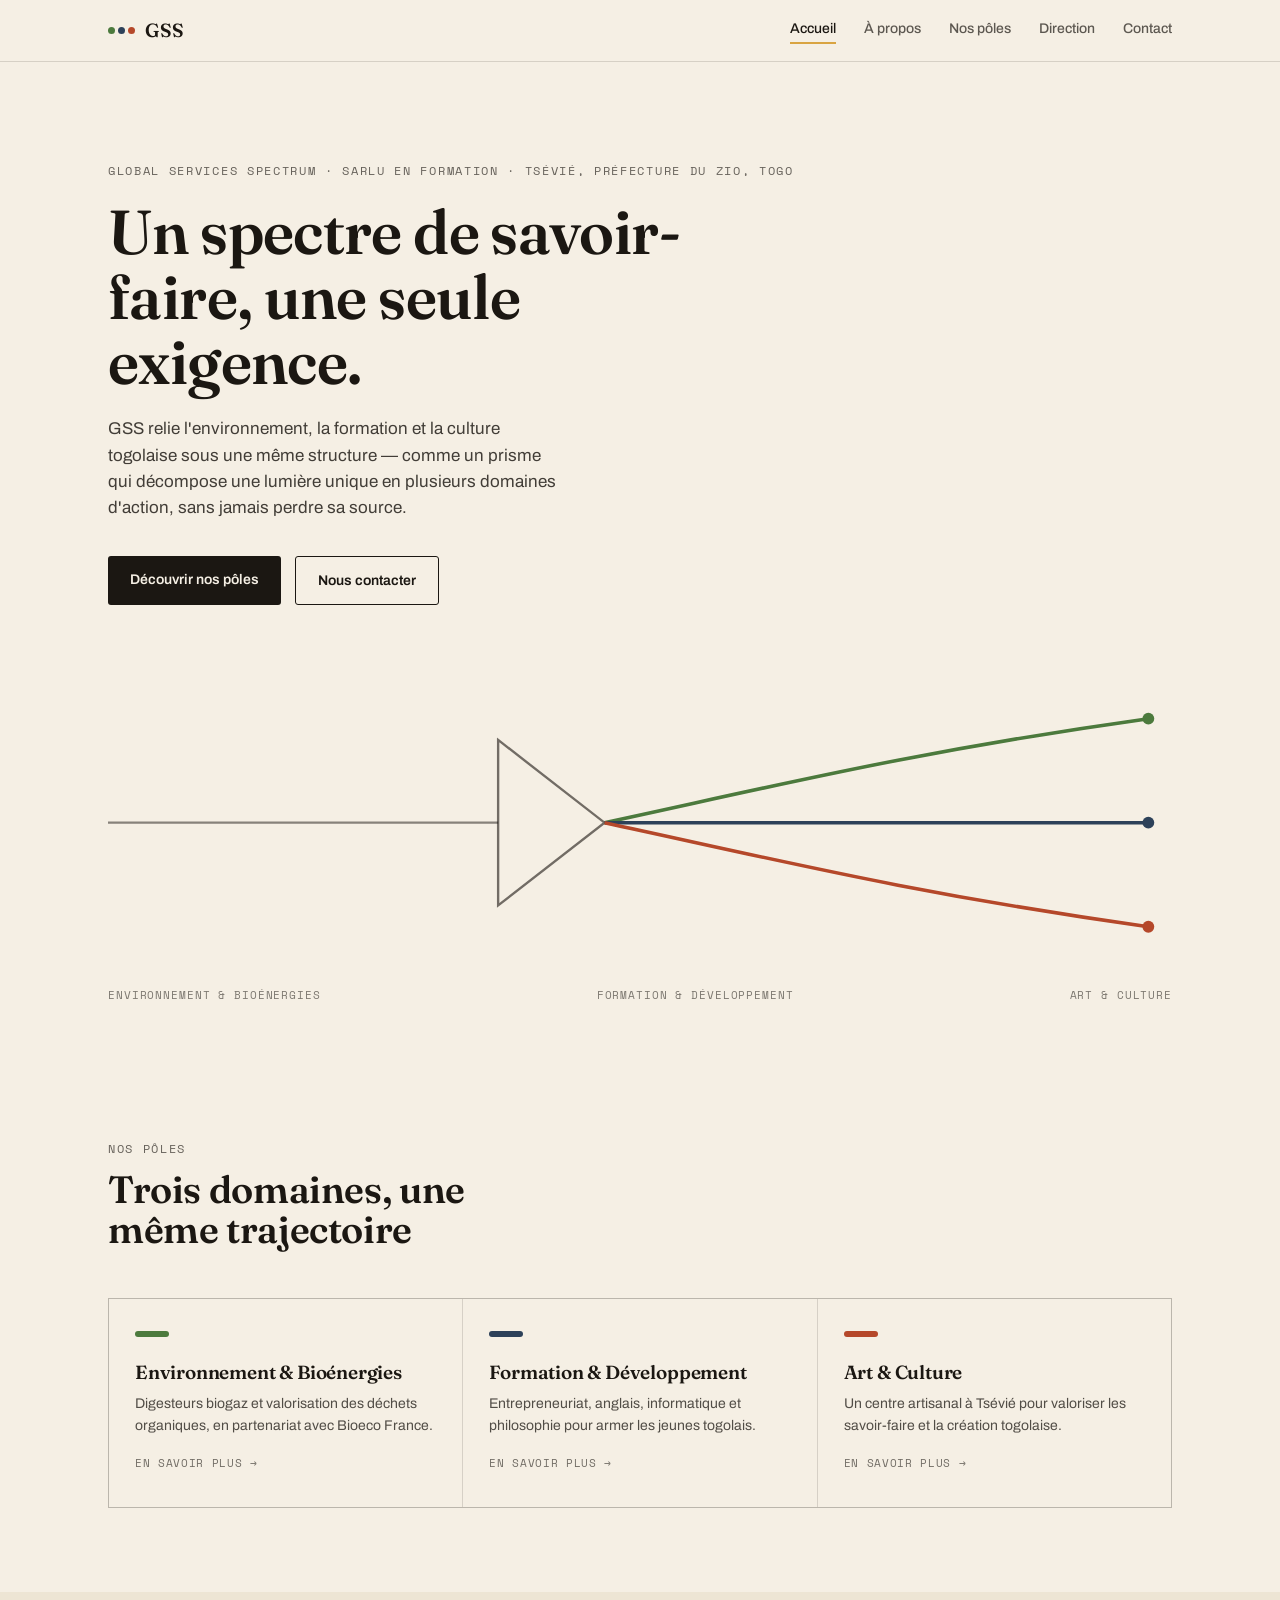
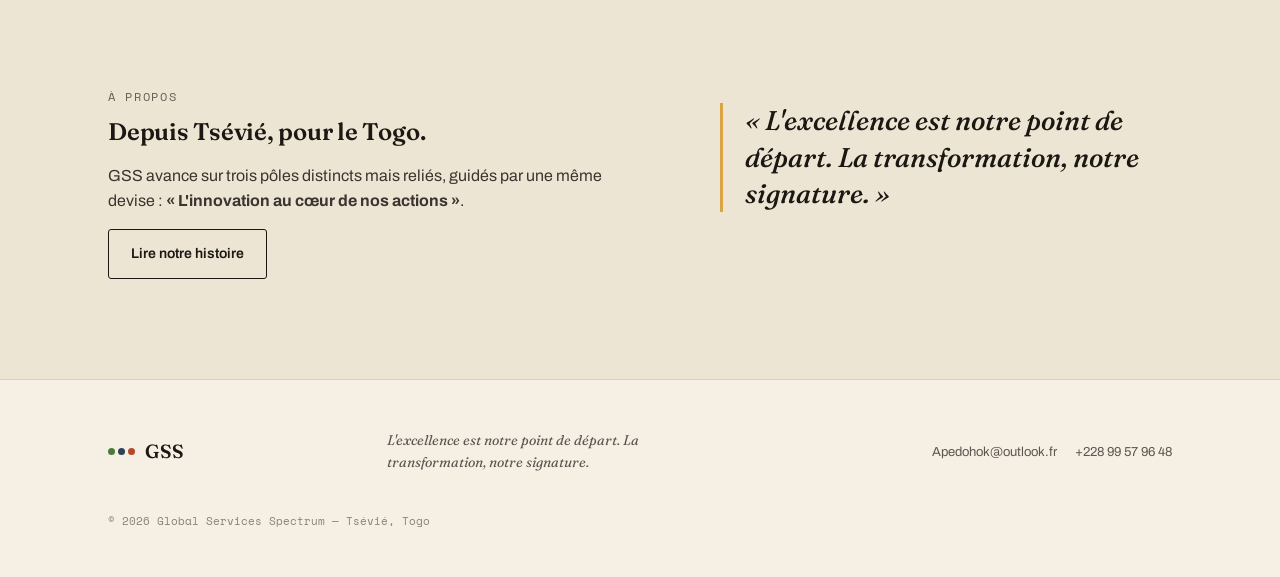
==== index.html @ 8c527e41 "Add files via upload" ====
<!DOCTYPE html>
<html lang="fr">
<head>
<meta charset="UTF-8">
<meta name="viewport" content="width=device-width, initial-scale=1.0">
<title>Global Services Spectrum — Tsévié, Togo</title>
<meta name="description" content="GSS relie l'environnement, la formation et la culture togolaise sous une même structure, depuis Tsévié, Togo.">
<link rel="preconnect" href="https://fonts.googleapis.com">
<link rel="preconnect" href="https://fonts.gstatic.com" crossorigin>
<link href="https://fonts.googleapis.com/css2?family=Fraunces:opsz,wght@9..144,300;9..144,500;9..144,600;9..144,700&family=Archivo:wght@400;500;600&family=Space+Mono:wght@400;700&display=swap" rel="stylesheet">
<link rel="stylesheet" href="styles.css">
</head>
<body>

<header>
  <nav class="wrap">
    <a href="index.html" class="brandmark">
      <span class="dot-row"><span class="dot"></span><span class="dot"></span><span class="dot"></span></span>
      GSS
    </a>
    <div class="navlinks">
      <a href="index.html">Accueil</a>
      <a href="a-propos.html">À propos</a>
      <a href="poles.html">Nos pôles</a>
      <a href="direction.html">Direction</a>
      <a href="contact.html">Contact</a>
    </div>
  </nav>
</header>

<main>

  <!-- HERO -->
  <section class="hero">
    <div class="wrap">
      <p class="eyebrow">Global Services Spectrum · SARLU en formation · Tsévié, Préfecture du Zio, Togo</p>
      <h1>Un spectre de savoir-faire, une seule exigence.</h1>
      <p class="lede">GSS relie l'environnement, la formation et la culture togolaise sous une même structure — comme un prisme qui décompose une lumière unique en plusieurs domaines d'action, sans jamais perdre sa source.</p>
      <div class="cta-row">
        <a class="btn btn-primary" href="poles.html">Découvrir nos pôles</a>
        <a class="btn btn-ghost" href="contact.html">Nous contacter</a>
      </div>

      <div class="prism-wrap reveal">
        <svg class="prism-svg" viewBox="0 0 900 260" xmlns="http://www.w3.org/2000/svg" role="img" aria-label="Schéma d'un prisme décomposant un faisceau en trois branches : environnement, formation, culture">
          <line x1="0" y1="130" x2="330" y2="130" stroke="var(--ink)" stroke-width="2" opacity="0.5"/>
          <polygon points="330,60 420,130 330,200" fill="none" stroke="var(--ink)" stroke-width="2" opacity="0.6"/>
          <path d="M420,130 C 560,100 680,70 880,42" stroke="var(--feuille)" stroke-width="3" fill="none"/>
          <path d="M420,130 C 560,130 680,130 880,130" stroke="var(--indigo)" stroke-width="3" fill="none"/>
          <path d="M420,130 C 560,160 680,190 880,218" stroke="var(--terre)" stroke-width="3" fill="none"/>
          <circle cx="880" cy="42" r="5" fill="var(--feuille)"/>
          <circle cx="880" cy="130" r="5" fill="var(--indigo)"/>
          <circle cx="880" cy="218" r="5" fill="var(--terre)"/>
        </svg>
        <div class="prism-caption">
          <span>Environnement &amp; Bioénergies</span>
          <span>Formation &amp; Développement</span>
          <span>Art &amp; Culture</span>
        </div>
      </div>
    </div>
  </section>

  <!-- POLE PREVIEW -->
  <section>
    <div class="wrap">
      <div class="section-head reveal">
        <p class="eyebrow">Nos pôles</p>
        <h2>Trois domaines, une même trajectoire</h2>
      </div>
      <div class="pole-preview-grid reveal">
        <a class="pole-card" href="poles.html#environnement">
          <span class="branch-swatch" style="background:var(--feuille);"></span>
          <h3>Environnement &amp; Bioénergies</h3>
          <p>Digesteurs biogaz et valorisation des déchets organiques, en partenariat avec Bioeco France.</p>
          <span class="go">En savoir plus →</span>
        </a>
        <a class="pole-card" href="poles.html#formation">
          <span class="branch-swatch" style="background:var(--indigo);"></span>
          <h3>Formation &amp; Développement</h3>
          <p>Entrepreneuriat, anglais, informatique et philosophie pour armer les jeunes togolais.</p>
          <span class="go">En savoir plus →</span>
        </a>
        <a class="pole-card" href="poles.html#culture">
          <span class="branch-swatch" style="background:var(--terre);"></span>
          <h3>Art &amp; Culture</h3>
          <p>Un centre artisanal à Tsévié pour valoriser les savoir-faire et la création togolaise.</p>
          <span class="go">En savoir plus →</span>
        </a>
      </div>
    </div>
  </section>

  <!-- ABOUT PREVIEW -->
  <section class="about">
    <div class="wrap about-grid">
      <div class="reveal">
        <p class="eyebrow">À propos</p>
        <h2>Depuis Tsévié, pour le Togo.</h2>
        <p style="margin-top:20px; opacity:0.85; max-width:56ch;">
          GSS avance sur trois pôles distincts mais reliés, guidés par une même devise : <strong>« L'innovation au cœur de nos actions »</strong>.
        </p>
        <p style="margin-top:16px;"><a class="btn btn-ghost" href="a-propos.html">Lire notre histoire</a></p>
      </div>
      <div class="reveal">
        <p class="pullquote">« L'excellence est notre point de départ. La transformation, notre signature. »</p>
      </div>
    </div>
  </section>

</main>

<footer>
  <div class="wrap">
    <div class="brandmark">
      <span class="dot-row"><span class="dot"></span><span class="dot"></span><span class="dot"></span></span>
      GSS
    </div>
    <p class="signature">L'excellence est notre point de départ. La transformation, notre signature.</p>
    <div class="foot-links">
      <a href="mailto:Apedohok@outlook.fr">Apedohok@outlook.fr</a>
      <a href="tel:+22899579648">+228 99 57 96 48</a>
    </div>
  </div>
  <div class="wrap" style="margin-top:14px;">
    <p class="legal">© 2026 Global Services Spectrum — Tsévié, Togo</p>
  </div>
</footer>

<script src="script.js"></script>
</body>
</html>
---- styles.css ----
:root{
  --ink:#1B1712;
  --paper:#F5EFE4;
  --paper-2:#EDE5D4;
  --feuille:#4C7A3D;
  --feuille-soft:#E3ECDE;
  --indigo:#2D4159;
  --indigo-soft:#DEE3EA;
  --terre:#B5482A;
  --terre-soft:#F1DED2;
  --ocre:#D9A441;
  --line: rgba(27,23,18,0.14);
  --maxw: 1120px;
}

*{box-sizing:border-box;}
html{scroll-behavior:smooth;}
@media (prefers-reduced-motion: reduce){
  html{scroll-behavior:auto;}
  *{animation-duration:0.01ms !important; transition-duration:0.01ms !important;}
}

body{
  margin:0;
  background:var(--paper);
  color:var(--ink);
  font-family:'Archivo', sans-serif;
  font-size:16px;
  line-height:1.55;
  -webkit-font-smoothing:antialiased;
}

h1,h2,h3{
  font-family:'Fraunces', serif;
  font-weight:600;
  line-height:1.05;
  margin:0;
  letter-spacing:-0.01em;
}

a{color:inherit;}
.wrap{max-width:var(--maxw); margin:0 auto; padding:0 28px;}

.eyebrow{
  font-family:'Space Mono', monospace;
  font-size:12px;
  letter-spacing:0.14em;
  text-transform:uppercase;
  opacity:0.65;
}

/* ---------- NAV ---------- */
header{
  position:sticky; top:0; z-index:50;
  background:rgba(245,239,228,0.9);
  backdrop-filter:blur(8px);
  border-bottom:1px solid var(--line);
}
nav.wrap{
  display:flex; align-items:center; justify-content:space-between;
  padding-top:16px; padding-bottom:16px;
  gap:16px; flex-wrap:wrap;
}
.brandmark{
  display:flex; align-items:center; gap:10px;
  font-family:'Fraunces', serif; font-weight:600; font-size:19px;
  text-decoration:none;
}
.brandmark .dot-row{display:flex; gap:3px;}
.brandmark .dot{width:7px; height:7px; border-radius:50%;}
.brandmark .dot:nth-child(1){background:var(--feuille);}
.brandmark .dot:nth-child(2){background:var(--indigo);}
.brandmark .dot:nth-child(3){background:var(--terre);}

.navlinks{display:flex; gap:28px; font-size:14px; font-weight:500; flex-wrap:wrap;}
.navlinks a{text-decoration:none; opacity:0.7; transition:opacity .2s; padding-bottom:2px;}
.navlinks a:hover, .navlinks a:focus-visible{opacity:1;}
.navlinks a.active{opacity:1; border-bottom:2px solid var(--ocre);}

a:focus-visible, button:focus-visible{
  outline:2px solid var(--indigo);
  outline-offset:3px;
  border-radius:2px;
}

/* ---------- PAGE HERO (interior pages) ---------- */
.page-hero{padding:64px 0 40px; border-bottom:1px solid var(--line);}
.page-hero h1{font-size:clamp(30px,4.6vw,48px); margin-top:14px; max-width:20ch;}
.page-hero .lede{max-width:52ch; margin-top:18px; opacity:0.82; font-size:16.5px;}

/* ---------- HOME HERO ---------- */
.hero{padding:88px 0 40px;}
.hero h1{
  font-size:clamp(34px, 5.4vw, 62px);
  max-width:16ch;
  margin-top:18px;
}
.hero .lede{
  max-width:46ch;
  margin-top:22px;
  font-size:17px;
  opacity:0.82;
}
.cta-row{display:flex; gap:14px; margin-top:34px; flex-wrap:wrap;}
.btn{
  display:inline-block;
  font-family:'Archivo', sans-serif;
  font-weight:600; font-size:14px;
  padding:13px 22px;
  border-radius:3px;
  text-decoration:none;
  transition:transform .18s ease, box-shadow .18s ease;
}
.btn-primary{background:var(--ink); color:var(--paper);}
.btn-primary:hover{transform:translateY(-2px); box-shadow:0 6px 0 var(--line);}
.btn-ghost{border:1px solid var(--ink); color:var(--ink);}
.btn-ghost:hover{transform:translateY(-2px);}

/* ---------- PRISM SIGNATURE ---------- */
.prism-wrap{margin-top:64px;}
.prism-svg{width:100%; height:auto; display:block;}
.prism-caption{
  display:flex; justify-content:space-between; margin-top:10px;
  font-family:'Space Mono', monospace; font-size:11px; letter-spacing:0.08em;
  text-transform:uppercase; opacity:0.55; flex-wrap:wrap; gap:8px;
}
.prism-caption a{text-decoration:none; opacity:1; color:inherit; border-bottom:1px dotted var(--line);}

/* ---------- SECTION generic ---------- */
section{padding:84px 0;}
.section-head{max-width:52ch; margin-bottom:48px;}
.section-head h2{font-size:clamp(26px,3.4vw,38px); margin-top:12px;}
.reveal{opacity:0; transform:translateY(18px); transition:opacity .7s ease, transform .7s ease;}
.reveal.is-visible{opacity:1; transform:translateY(0);}

/* ---------- HOME: pole preview cards ---------- */
.pole-preview-grid{display:grid; grid-template-columns:repeat(3,1fr); gap:1px; background:var(--line); border:1px solid var(--line);}
.pole-card{background:var(--paper); padding:32px 26px; text-decoration:none; color:inherit; transition:background .2s ease;}
.pole-card:hover{background:var(--paper-2);}
.pole-card .branch-swatch{margin-bottom:18px;}
.pole-card h3{font-size:19px; margin-bottom:10px;}
.pole-card p{font-size:14px; opacity:0.75; margin:0 0 14px;}
.pole-card .go{font-family:'Space Mono', monospace; font-size:11px; text-transform:uppercase; letter-spacing:0.06em; opacity:0.6;}
@media (max-width:820px){.pole-preview-grid{grid-template-columns:1fr;}}

/* ---------- ABOUT ---------- */
.about{background:var(--paper-2);}
.about-grid{display:grid; grid-template-columns:1.1fr 0.9fr; gap:60px; align-items:start;}
.pullquote{
  font-family:'Fraunces', serif;
  font-style:italic;
  font-weight:500;
  font-size:clamp(20px,2.6vw,27px);
  line-height:1.35;
  border-left:3px solid var(--ocre);
  padding-left:22px;
}
@media (max-width:820px){.about-grid{grid-template-columns:1fr; gap:32px;}}

.timeline-note{
  margin-top:44px; padding-top:28px; border-top:1px solid var(--line);
  display:grid; grid-template-columns:repeat(3,1fr); gap:28px;
}
.timeline-note .stat-num{font-family:'Fraunces', serif; font-size:30px; font-weight:600;}
.timeline-note .stat-label{font-family:'Space Mono', monospace; font-size:11px; opacity:0.6; text-transform:uppercase; letter-spacing:0.06em; margin-top:4px;}
@media (max-width:640px){.timeline-note{grid-template-columns:1fr;}}

/* ---------- BRANCHES ---------- */
.branch{
  border-top:1px solid var(--line);
  padding:52px 0;
  display:grid;
  grid-template-columns:120px 1fr;
  gap:32px;
}
.branch:first-child{border-top:none;}
.branch:last-child{border-bottom:1px solid var(--line);}
.branch-num{
  font-family:'Space Mono', monospace;
  font-size:13px;
  padding-top:6px;
}
.branch-swatch{
  display:inline-block; width:34px; height:6px; border-radius:3px; margin-bottom:16px;
}
.branch h3{font-size:clamp(21px,2.6vw,27px); margin-bottom:14px;}
.branch p{max-width:60ch; opacity:0.85; margin:0 0 14px;}
.branch-tags{display:flex; gap:8px; flex-wrap:wrap; margin-top:16px;}
.tag{
  font-family:'Space Mono', monospace; font-size:11px; letter-spacing:0.04em;
  padding:5px 10px; border-radius:20px; border:1px solid var(--line);
}
.b-env .branch-swatch{background:var(--feuille);}
.b-env .tag{background:var(--feuille-soft);}
.b-form .branch-swatch{background:var(--indigo);}
.b-form .tag{background:var(--indigo-soft);}
.b-art .branch-swatch{background:var(--terre);}
.b-art .tag{background:var(--terre-soft);}

.branch-upcoming{
  border-top:1px dashed var(--line);
  padding:40px 0 0;
  display:grid;
  grid-template-columns:120px 1fr;
  gap:32px;
  opacity:0.9;
}
.branch-upcoming .branch-swatch{background:var(--ocre);}
.badge-soon{
  font-family:'Space Mono', monospace; font-size:11px; letter-spacing:0.06em;
  text-transform:uppercase; background:none; border:1px solid var(--ocre); color:#8a6a1f;
  padding:4px 9px; border-radius:20px; margin-left:10px; vertical-align:middle;
}

@media (max-width:640px){
  .branch, .branch-upcoming{grid-template-columns:1fr; gap:10px;}
  .branch-num{padding-top:0;}
}

/* ---------- DIRECTION ---------- */
.direction{background:var(--ink); color:var(--paper);}
.direction .wrap{
  display:flex; justify-content:space-between; align-items:flex-end; gap:40px; flex-wrap:wrap;
}
.direction .eyebrow{opacity:0.5;}
.direction h2{font-size:clamp(22px,3vw,30px); margin-top:10px; max-width:22ch;}
.direction-stats{display:flex; gap:36px; flex-wrap:wrap;}
.stat-num{font-family:'Fraunces', serif; font-size:34px; font-weight:600;}
.stat-label{font-family:'Space Mono', monospace; font-size:11px; opacity:0.6; text-transform:uppercase; letter-spacing:0.06em; margin-top:4px;}

.direction-body{padding:64px 0;}
.direction-body .lede{max-width:60ch; opacity:0.85; font-size:16.5px;}
.direction-body .lede + .lede{margin-top:16px;}

/* ---------- CONTACT ---------- */
.contact-grid{display:grid; grid-template-columns:1fr 1fr; gap:56px;}
.contact-item{padding:20px 0; border-top:1px solid var(--line);}
.contact-item:first-child{border-top:none;}
.contact-label{font-family:'Space Mono', monospace; font-size:11px; text-transform:uppercase; opacity:0.55; letter-spacing:0.06em;}
.contact-value{font-family:'Fraunces', serif; font-size:22px; margin-top:6px;}
.contact-value a{text-decoration:none; border-bottom:1px solid var(--line);}
.contact-value a:hover{border-color:var(--ink);}
@media (max-width:820px){.contact-grid{grid-template-columns:1fr;}}

.contact-form{margin-top:12px;}
.contact-form label{
  display:block; font-family:'Space Mono', monospace; font-size:11px;
  text-transform:uppercase; letter-spacing:0.06em; opacity:0.6; margin-bottom:8px;
}
.contact-form input, .contact-form textarea{
  width:100%; font-family:'Archivo', sans-serif; font-size:15px;
  padding:12px 14px; margin-bottom:20px; border:1px solid var(--line);
  border-radius:3px; background:var(--paper-2); color:var(--ink);
}
.contact-form input:focus, .contact-form textarea:focus{outline:2px solid var(--indigo); outline-offset:1px;}
.contact-form textarea{min-height:120px; resize:vertical;}

/* ---------- FOOTER ---------- */
footer{border-top:1px solid var(--line); padding:36px 0; }
footer .wrap{display:flex; justify-content:space-between; align-items:center; flex-wrap:wrap; gap:12px;}
footer .signature{font-family:'Fraunces', serif; font-style:italic; font-size:14px; opacity:0.7; max-width:38ch;}
footer .legal{font-family:'Space Mono', monospace; font-size:11px; opacity:0.5;}
footer .foot-links{display:flex; gap:18px; font-size:13px;}
footer .foot-links a{text-decoration:none; opacity:0.7;}
footer .foot-links a:hover{opacity:1;}
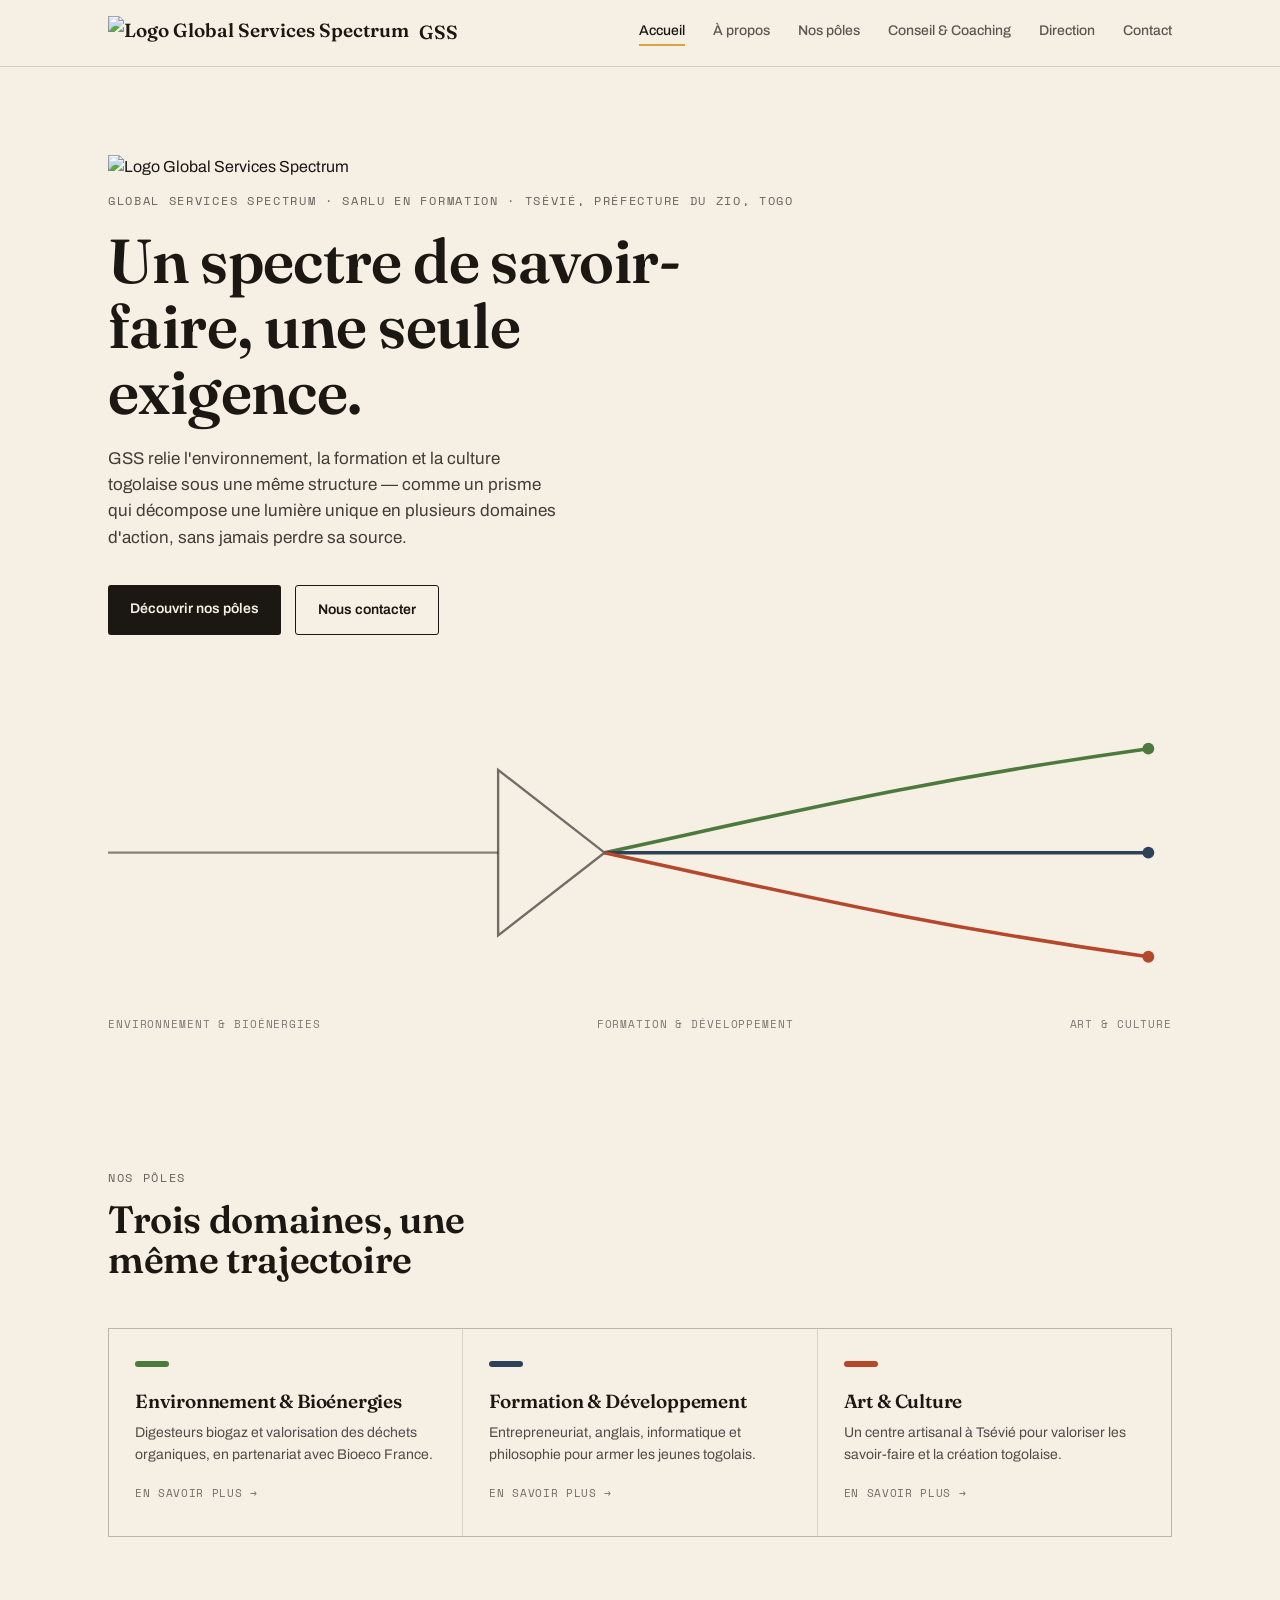
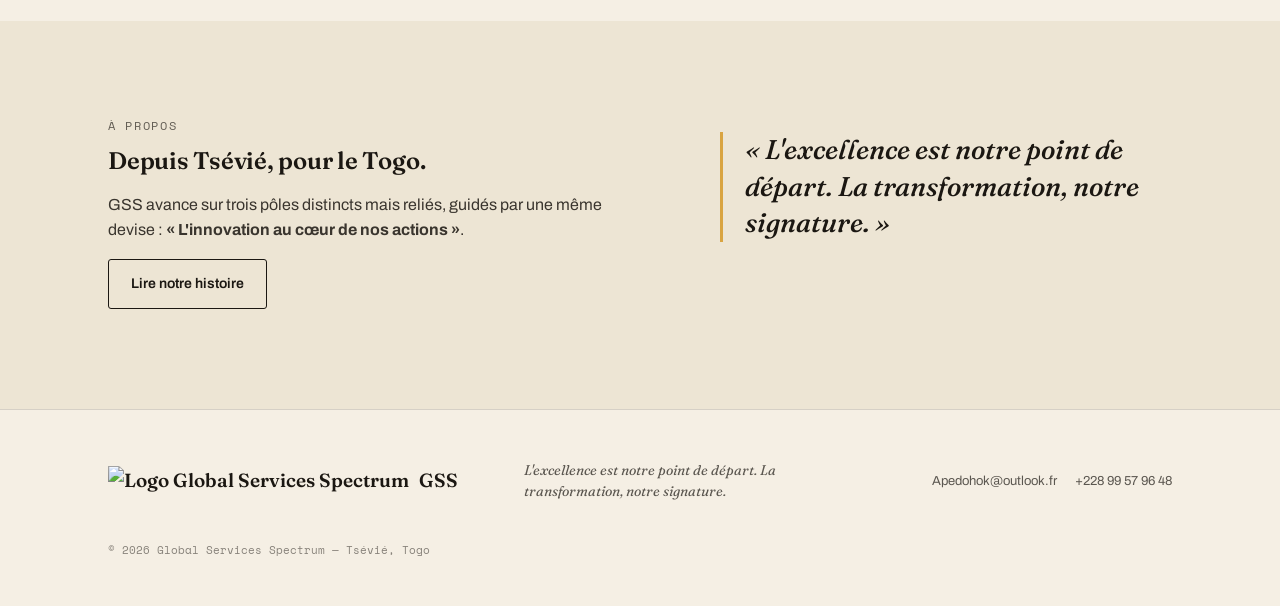
==== commit af75e56a: "Add files via upload" ====
--- a/index.html
+++ b/index.html
@@ -15,13 +15,14 @@
 <header>
   <nav class="wrap">
     <a href="index.html" class="brandmark">
-      <span class="dot-row"><span class="dot"></span><span class="dot"></span><span class="dot"></span></span>
+      <img src="assets/logo.png" alt="Logo Global Services Spectrum">
       GSS
     </a>
     <div class="navlinks">
       <a href="index.html">Accueil</a>
       <a href="a-propos.html">À propos</a>
       <a href="poles.html">Nos pôles</a>
+      <a href="conseil-coaching.html">Conseil & Coaching</a>
       <a href="direction.html">Direction</a>
       <a href="contact.html">Contact</a>
     </div>
@@ -33,6 +34,7 @@
   <!-- HERO -->
   <section class="hero">
     <div class="wrap">
+      <img src="assets/logo.png" alt="Logo Global Services Spectrum" class="hero-logo">
       <p class="eyebrow">Global Services Spectrum · SARLU en formation · Tsévié, Préfecture du Zio, Togo</p>
       <h1>Un spectre de savoir-faire, une seule exigence.</h1>
       <p class="lede">GSS relie l'environnement, la formation et la culture togolaise sous une même structure — comme un prisme qui décompose une lumière unique en plusieurs domaines d'action, sans jamais perdre sa source.</p>
@@ -113,7 +115,7 @@
 <footer>
   <div class="wrap">
     <div class="brandmark">
-      <span class="dot-row"><span class="dot"></span><span class="dot"></span><span class="dot"></span></span>
+      <img src="assets/logo.png" alt="Logo Global Services Spectrum">
       GSS
     </div>
     <p class="signature">L'excellence est notre point de départ. La transformation, notre signature.</p>
--- a/styles.css
+++ b/styles.css
@@ -66,11 +66,19 @@
   font-family:'Fraunces', serif; font-weight:600; font-size:19px;
   text-decoration:none;
 }
+.brandmark img{height:34px; width:auto; display:block;}
 .brandmark .dot-row{display:flex; gap:3px;}
 .brandmark .dot{width:7px; height:7px; border-radius:50%;}
 .brandmark .dot:nth-child(1){background:var(--feuille);}
 .brandmark .dot:nth-child(2){background:var(--indigo);}
 .brandmark .dot:nth-child(3){background:var(--terre);}
+
+.hero-logo{
+  max-width:280px; width:56%; height:auto; display:block; margin-bottom:8px;
+}
+@media (max-width:640px){.hero-logo{max-width:200px;}}
+
+footer .brandmark img{height:30px;}
 
 .navlinks{display:flex; gap:28px; font-size:14px; font-weight:500; flex-wrap:wrap;}
 .navlinks a{text-decoration:none; opacity:0.7; transition:opacity .2s; padding-bottom:2px;}
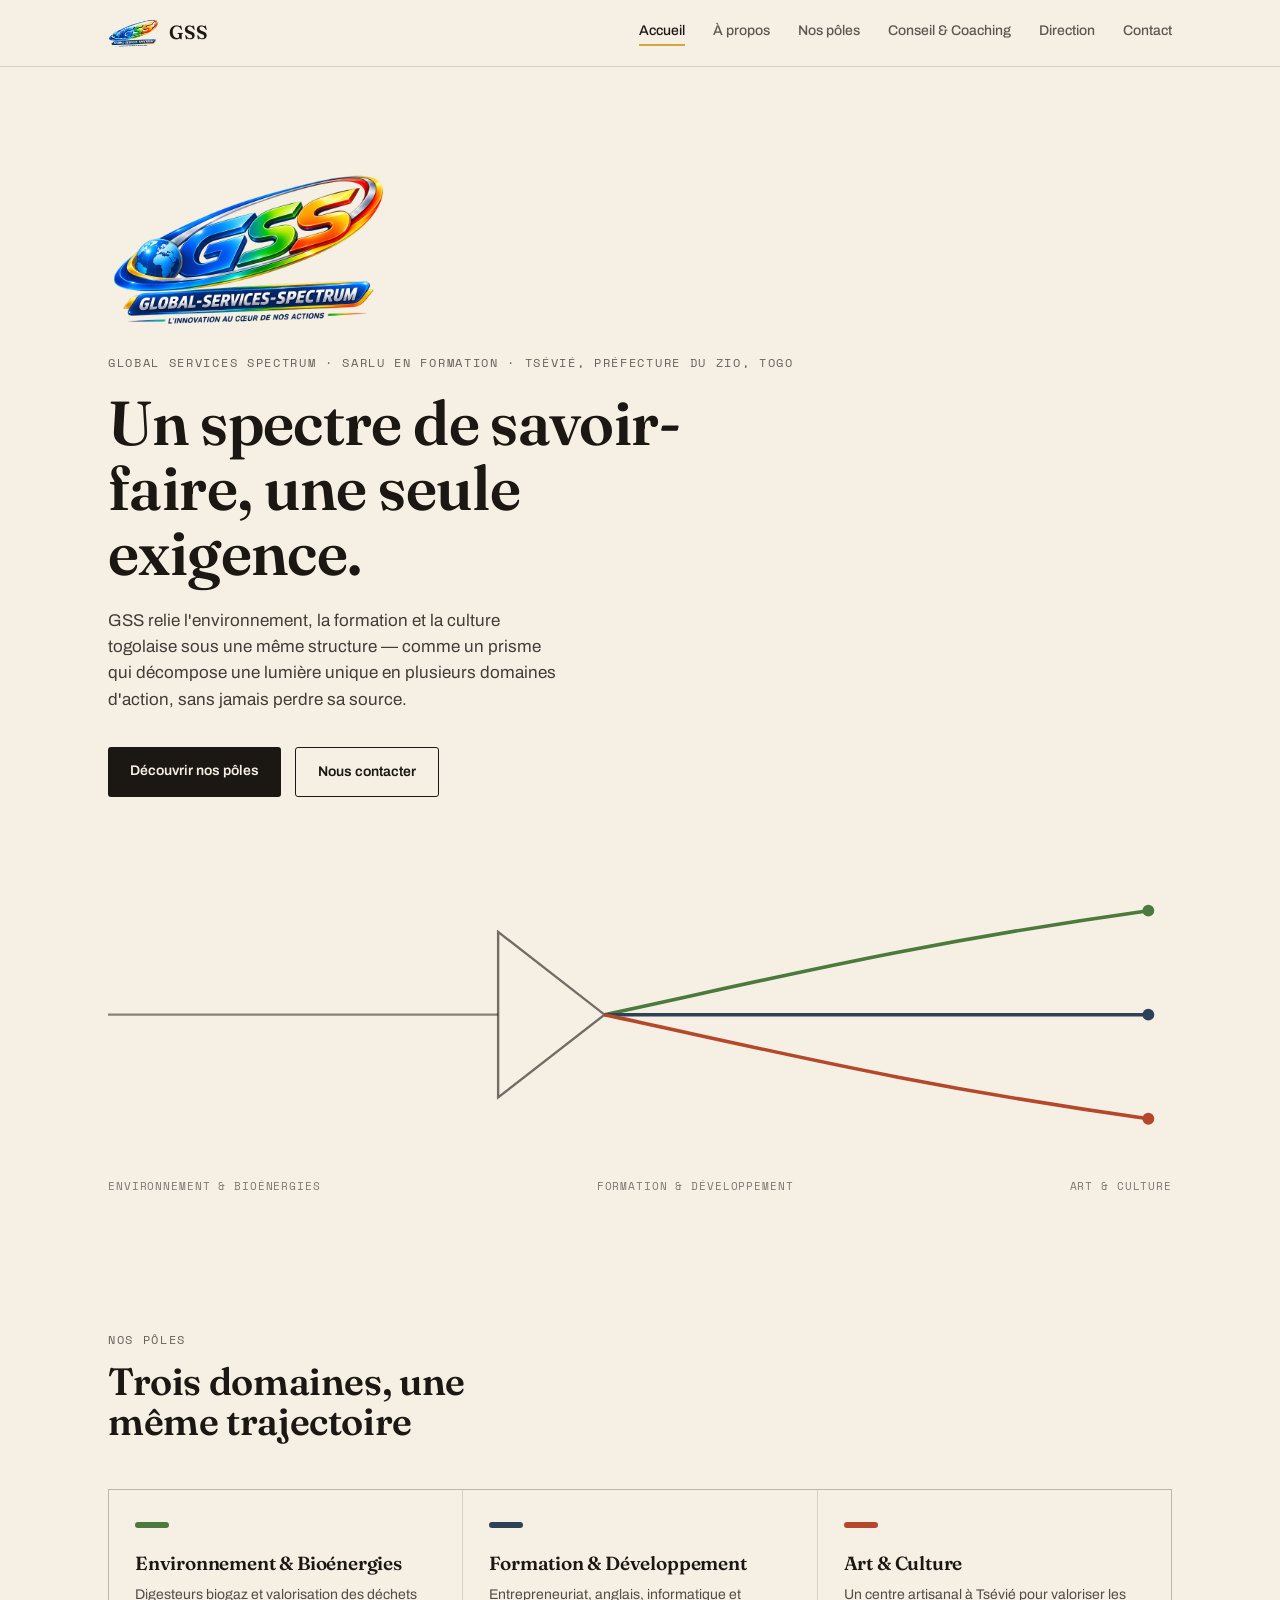
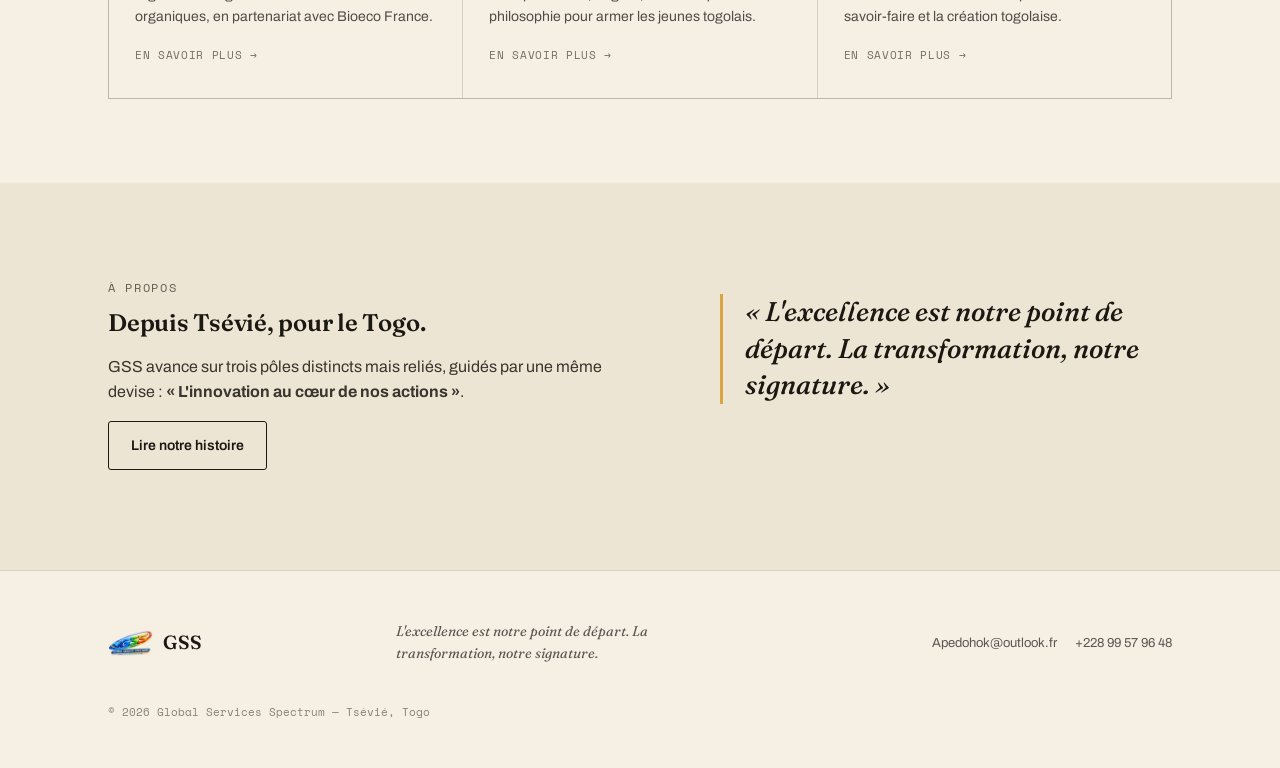
==== commit 47af41fc: "Add files via upload" ====
--- a/index.html
+++ b/index.html
@@ -15,7 +15,7 @@
 <header>
   <nav class="wrap">
     <a href="index.html" class="brandmark">
-      <img src="assets/logo.png" alt="Logo Global Services Spectrum">
+      <img src="logo.png" alt="Logo Global Services Spectrum">
       GSS
     </a>
     <div class="navlinks">
@@ -34,7 +34,7 @@
   <!-- HERO -->
   <section class="hero">
     <div class="wrap">
-      <img src="assets/logo.png" alt="Logo Global Services Spectrum" class="hero-logo">
+      <img src="logo.png" alt="Logo Global Services Spectrum" class="hero-logo">
       <p class="eyebrow">Global Services Spectrum · SARLU en formation · Tsévié, Préfecture du Zio, Togo</p>
       <h1>Un spectre de savoir-faire, une seule exigence.</h1>
       <p class="lede">GSS relie l'environnement, la formation et la culture togolaise sous une même structure — comme un prisme qui décompose une lumière unique en plusieurs domaines d'action, sans jamais perdre sa source.</p>
@@ -115,7 +115,7 @@
 <footer>
   <div class="wrap">
     <div class="brandmark">
-      <img src="assets/logo.png" alt="Logo Global Services Spectrum">
+      <img src="logo.png" alt="Logo Global Services Spectrum">
       GSS
     </div>
     <p class="signature">L'excellence est notre point de départ. La transformation, notre signature.</p>
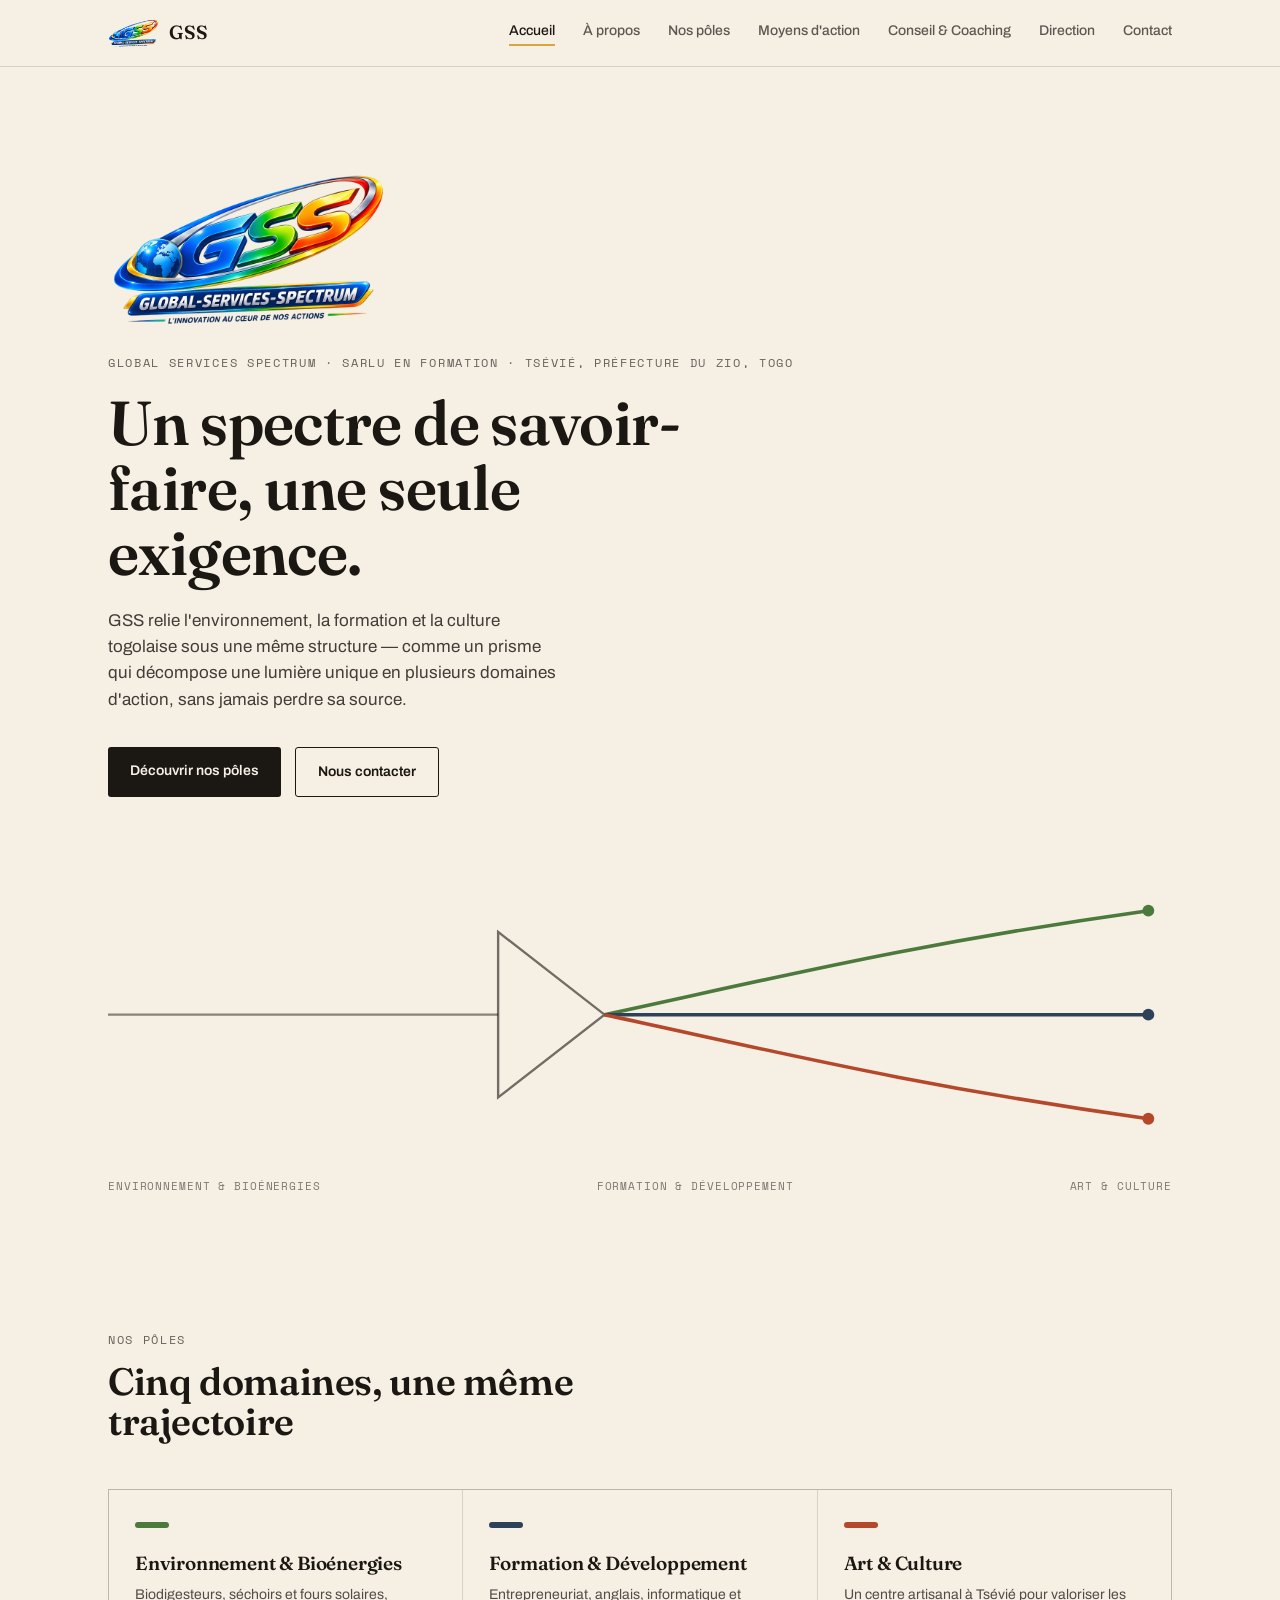
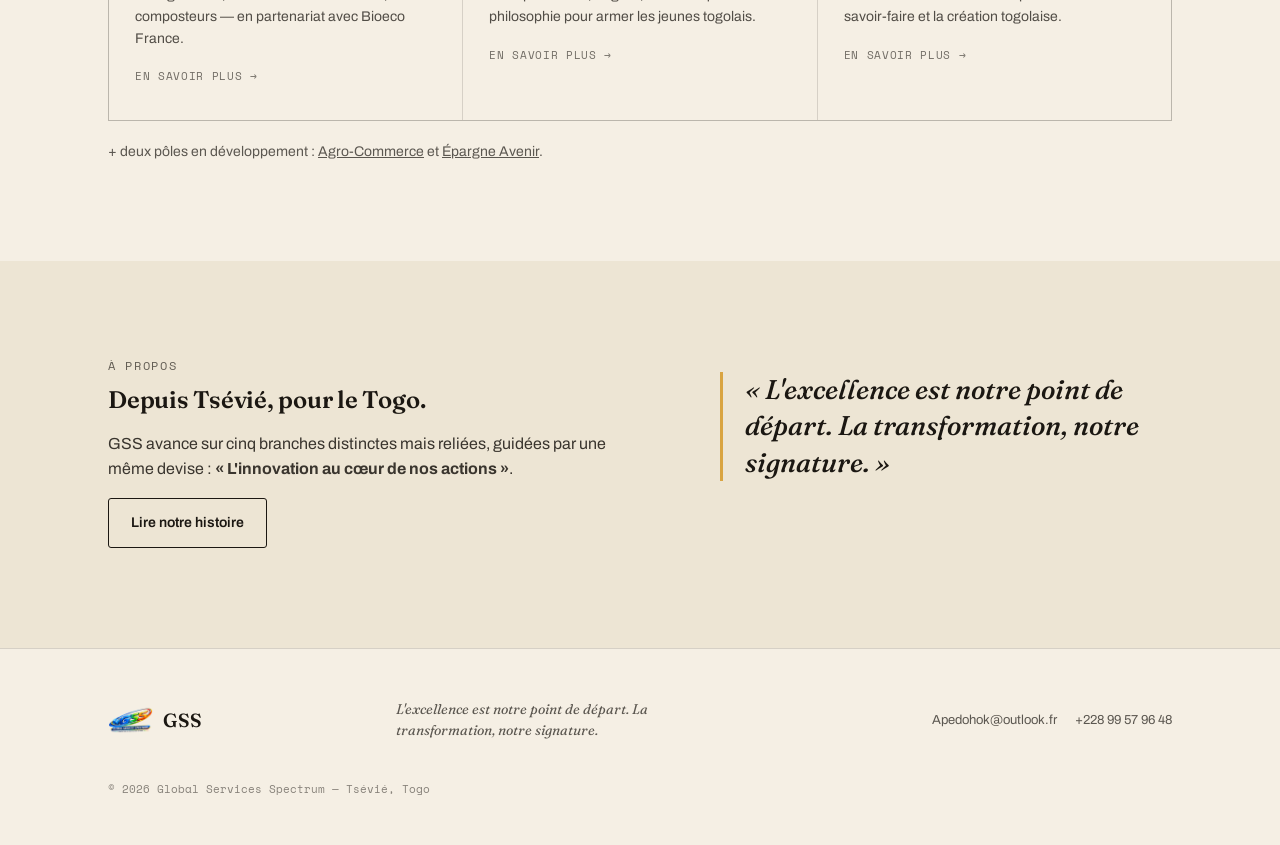
==== commit 3ffc4837: "Add files via upload Signed-off-by: Koffi Gilles-jicel APEDOHO <319249266+GSS-org@users.noreply.gith" ====
--- a/index.html
+++ b/index.html
@@ -9,6 +9,12 @@
 <link rel="preconnect" href="https://fonts.gstatic.com" crossorigin>
 <link href="https://fonts.googleapis.com/css2?family=Fraunces:opsz,wght@9..144,300;9..144,500;9..144,600;9..144,700&family=Archivo:wght@400;500;600&family=Space+Mono:wght@400;700&display=swap" rel="stylesheet">
 <link rel="stylesheet" href="styles.css">
+<link rel="manifest" href="manifest.json">
+<meta name="theme-color" content="#1B1712">
+<link rel="apple-touch-icon" href="apple-touch-icon.png">
+<meta name="apple-mobile-web-app-capable" content="yes">
+<meta name="apple-mobile-web-app-status-bar-style" content="black-translucent">
+<meta name="apple-mobile-web-app-title" content="GSS">
 </head>
 <body>
 
@@ -22,6 +28,7 @@
       <a href="index.html">Accueil</a>
       <a href="a-propos.html">À propos</a>
       <a href="poles.html">Nos pôles</a>
+      <a href="moyens-action.html">Moyens d'action</a>
       <a href="conseil-coaching.html">Conseil & Coaching</a>
       <a href="direction.html">Direction</a>
       <a href="contact.html">Contact</a>
@@ -68,13 +75,13 @@
     <div class="wrap">
       <div class="section-head reveal">
         <p class="eyebrow">Nos pôles</p>
-        <h2>Trois domaines, une même trajectoire</h2>
+        <h2>Cinq domaines, une même trajectoire</h2>
       </div>
       <div class="pole-preview-grid reveal">
         <a class="pole-card" href="poles.html#environnement">
           <span class="branch-swatch" style="background:var(--feuille);"></span>
           <h3>Environnement &amp; Bioénergies</h3>
-          <p>Digesteurs biogaz et valorisation des déchets organiques, en partenariat avec Bioeco France.</p>
+          <p>Biodigesteurs, séchoirs et fours solaires, composteurs — en partenariat avec Bioeco France.</p>
           <span class="go">En savoir plus →</span>
         </a>
         <a class="pole-card" href="poles.html#formation">
@@ -90,6 +97,7 @@
           <span class="go">En savoir plus →</span>
         </a>
       </div>
+      <p style="margin-top:20px; font-size:14px; opacity:0.7;">+ deux pôles en développement : <a href="poles.html#agro-commerce" style="text-decoration:underline;">Agro-Commerce</a> et <a href="poles.html#epargne-avenir" style="text-decoration:underline;">Épargne Avenir</a>.</p>
     </div>
   </section>
 
@@ -100,7 +108,7 @@
         <p class="eyebrow">À propos</p>
         <h2>Depuis Tsévié, pour le Togo.</h2>
         <p style="margin-top:20px; opacity:0.85; max-width:56ch;">
-          GSS avance sur trois pôles distincts mais reliés, guidés par une même devise : <strong>« L'innovation au cœur de nos actions »</strong>.
+          GSS avance sur cinq branches distinctes mais reliées, guidées par une même devise : <strong>« L'innovation au cœur de nos actions »</strong>.
         </p>
         <p style="margin-top:16px;"><a class="btn btn-ghost" href="a-propos.html">Lire notre histoire</a></p>
       </div>
